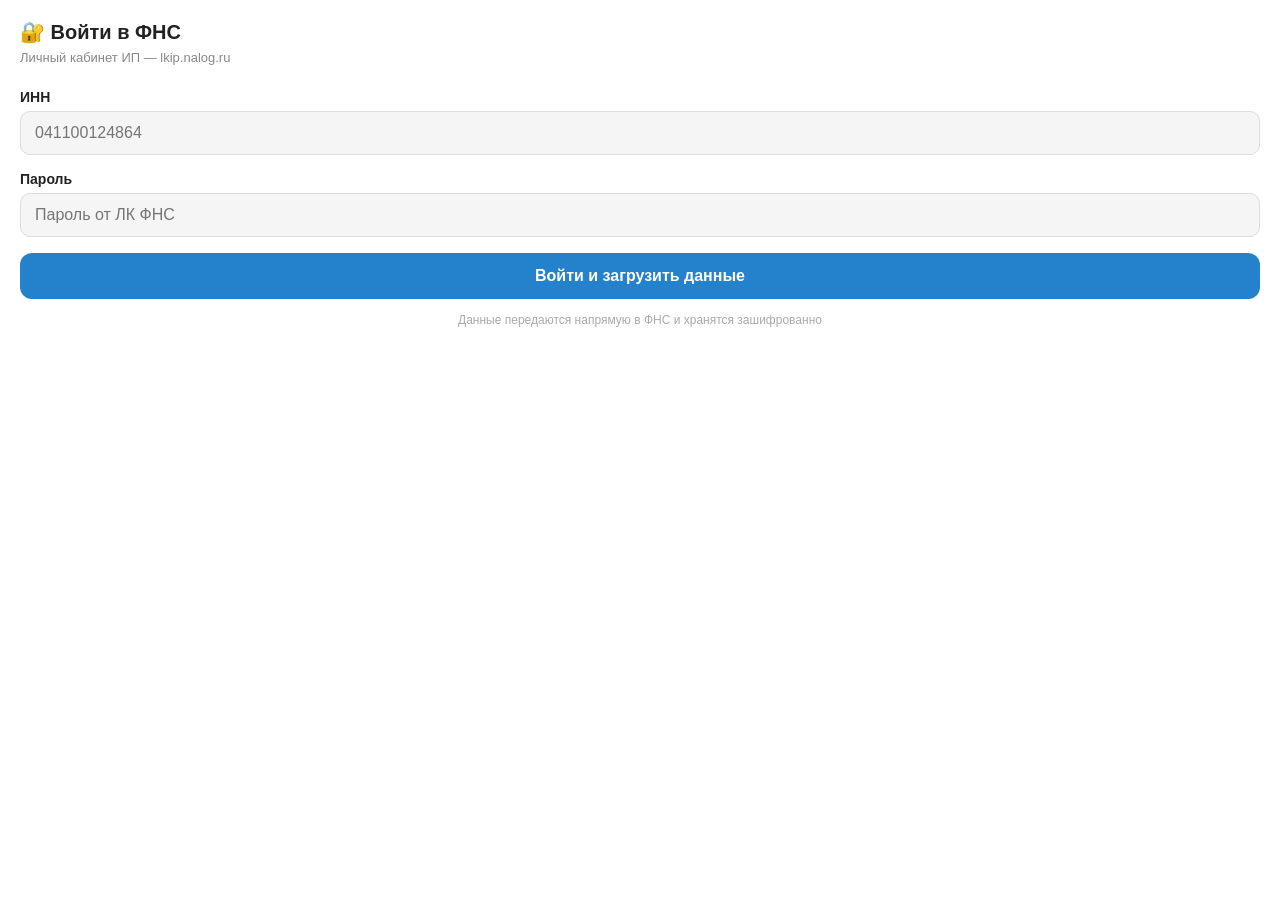
==== fns.html @ ee148421 "Add FNS WebApp" ====
<!DOCTYPE html>
<html lang="ru">
<head>
<meta charset="UTF-8">
<meta name="viewport" content="width=device-width, initial-scale=1.0">
<title>ФНС Авторизация</title>
<script src="https://telegram.org/js/telegram-web-app.js"></script>
<style>
* { box-sizing: border-box; margin: 0; padding: 0; }
body { font-family: -apple-system, sans-serif; background: var(--tg-theme-bg-color, #fff); color: var(--tg-theme-text-color, #222); padding: 20px; }
h2 { font-size: 20px; margin-bottom: 6px; }
.sub { font-size: 13px; color: #888; margin-bottom: 24px; }
label { font-size: 14px; font-weight: 600; display: block; margin-bottom: 6px; }
input { width: 100%; padding: 12px 14px; border: 1px solid #ddd; border-radius: 10px; font-size: 16px; background: var(--tg-theme-secondary-bg-color, #f5f5f5); color: var(--tg-theme-text-color, #222); margin-bottom: 16px; }
input:focus { outline: none; border-color: #2481cc; }
button { width: 100%; padding: 14px; background: #2481cc; color: #fff; border: none; border-radius: 12px; font-size: 16px; font-weight: 600; cursor: pointer; }
button:active { opacity: 0.85; }
.error { color: #e53935; font-size: 13px; margin-top: -10px; margin-bottom: 14px; display: none; }
.loading { display: none; text-align: center; padding: 20px; color: #888; }
.success { display: none; text-align: center; padding: 30px 20px; }
.success .icon { font-size: 56px; margin-bottom: 14px; }
.success h3 { font-size: 20px; margin-bottom: 8px; }
.success p { font-size: 14px; color: #888; }
.row { display: flex; gap: 10px; margin-top: 20px; }
.stat { flex: 1; background: var(--tg-theme-secondary-bg-color, #f5f5f5); border-radius: 10px; padding: 12px; text-align: center; }
.stat .val { font-size: 18px; font-weight: 700; }
.stat .lbl { font-size: 11px; color: #888; margin-top: 2px; }
</style>
</head>
<body>
<div id="form-view">
  <h2>🔐 Войти в ФНС</h2>
  <p class="sub">Личный кабинет ИП — lkip.nalog.ru</p>
  <label>ИНН</label>
  <input id="inn" type="number" placeholder="041100124864" inputmode="numeric">
  <label>Пароль</label>
  <input id="pwd" type="password" placeholder="Пароль от ЛК ФНС">
  <div class="error" id="err"></div>
  <button onclick="doLogin()">Войти и загрузить данные</button>
  <p style="font-size:12px;color:#aaa;margin-top:14px;text-align:center">Данные передаются напрямую в ФНС и хранятся зашифрованно</p>
</div>

<div class="loading" id="loading-view">
  <div style="font-size:40px">🔄</div>
  <p style="margin-top:12px">Подключаюсь к ФНС...</p>
</div>

<div class="success" id="success-view">
  <div class="icon">✅</div>
  <h3>ФНС подключён!</h3>
  <div class="row" id="stats-row"></div>
</div>

<script>
const tg = window.Telegram.WebApp;
tg.ready();
tg.expand();

function show(id) {
  ['form-view','loading-view','success-view'].forEach(v => {
    document.getElementById(v).style.display = v === id ? 'block' : 'none';
  });
}

async function doLogin() {
  const inn = document.getElementById('inn').value.trim();
  const pwd = document.getElementById('pwd').value.trim();
  const err = document.getElementById('err');
  err.style.display = 'none';
  if (!inn || inn.length < 10) { err.textContent = 'Введи ИНН (10 или 12 цифр)'; err.style.display='block'; return; }
  if (!pwd) { err.textContent = 'Введи пароль'; err.style.display='block'; return; }
  
  show('loading-view');
  
  try {
    // Запрос идёт с браузера пользователя (в России) — nalog.ru доступен
    const r = await fetch('https://lkip2.nalog.ru/api/v1/auth/login', {
      method: 'POST',
      headers: {'Content-Type': 'application/json', 'User-Agent': 'okhttp/4.9.0'},
      body: JSON.stringify({inn, password: pwd})
    });
    const data = await r.json();
    
    if (!data.token) {
      show('form-view');
      err.textContent = data.message || 'Неверный ИНН или пароль';
      err.style.display = 'block';
      return;
    }
    
    // Получаем данные
    const token = data.token;
    let income = 0, taxPaid = 0, debt = 0;
    
    try {
      const r2 = await fetch('https://lkip2.nalog.ru/api/v1/usn/income', {
        headers: {'Authorization': 'Bearer ' + token}
      });
      const d2 = await r2.json();
      income  = d2.income || 0;
      taxPaid = d2.taxPaid || d2.tax_paid || 0;
      debt    = d2.debt || 0;
    } catch(e) {}
    
    // Показываем результат
    document.getElementById('stats-row').innerHTML = `
      <div class="stat"><div class="val">${fmt(income)}</div><div class="lbl">Доходы</div></div>
      <div class="stat"><div class="val">${fmt(taxPaid)}</div><div class="lbl">Уплачено</div></div>
      <div class="stat"><div class="val">${fmt(debt)}</div><div class="lbl">Долг</div></div>
    `;
    show('success-view');
    
    // Отправляем данные боту
    tg.sendData(JSON.stringify({
      inn, token,
      refresh: data.refreshToken || '',
      income_ytd: income,
      tax_paid: taxPaid,
      debt: debt
    }));
    
    setTimeout(() => tg.close(), 2500);
    
  } catch(e) {
    show('form-view');
    err.textContent = 'Ошибка соединения: ' + e.message;
    err.style.display = 'block';
  }
}

function fmt(n) {
  return Math.round(n).toLocaleString('ru') + ' ₽';
}
</script>
</body>
</html>
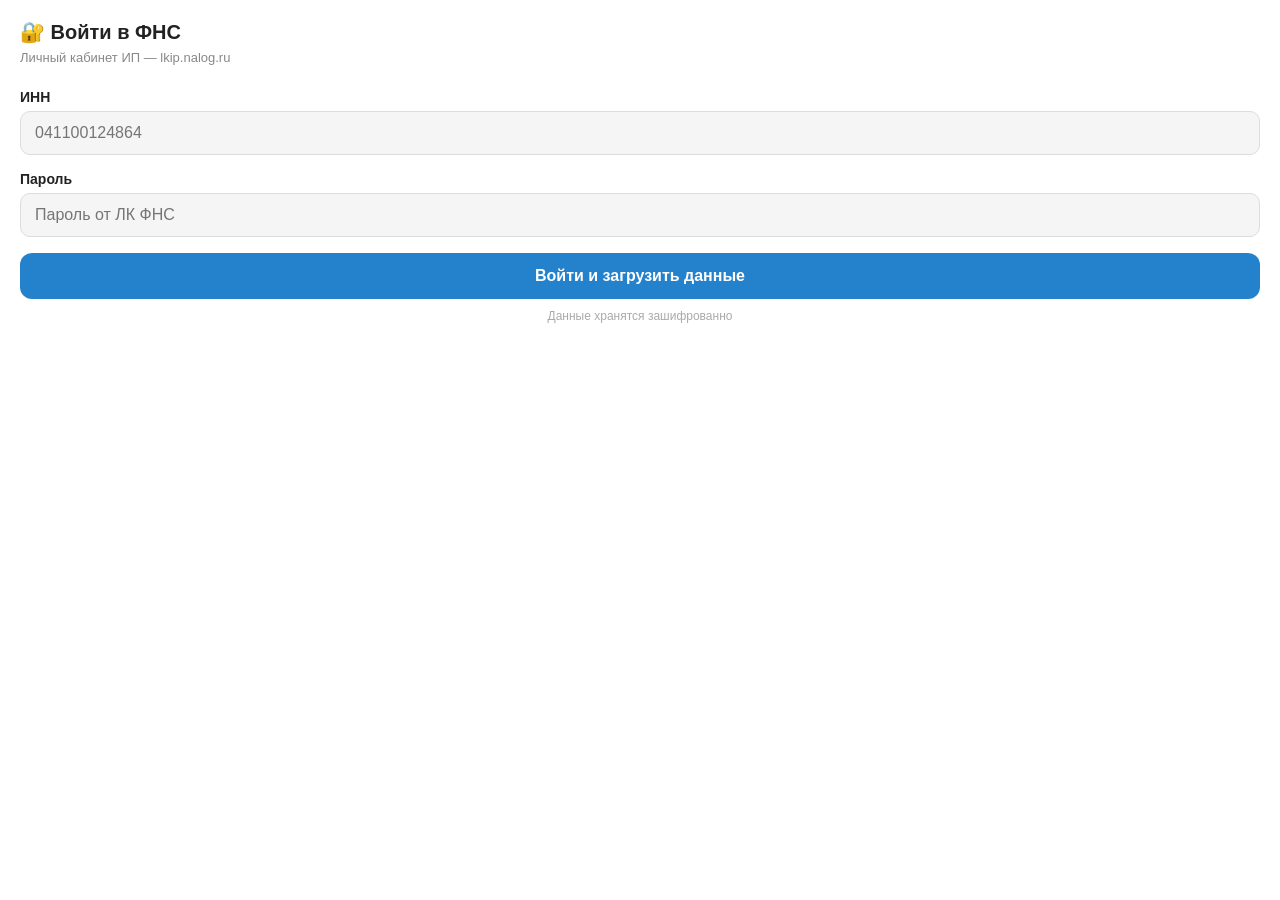
==== commit 8c98a81b: "Fix CORS - try direct then proxy fallback" ====
--- a/fns.html
+++ b/fns.html
@@ -7,130 +7,170 @@
 <script src="https://telegram.org/js/telegram-web-app.js"></script>
 <style>
 * { box-sizing: border-box; margin: 0; padding: 0; }
-body { font-family: -apple-system, sans-serif; background: var(--tg-theme-bg-color, #fff); color: var(--tg-theme-text-color, #222); padding: 20px; }
+body { font-family: -apple-system, sans-serif; background: var(--tg-theme-bg-color,#fff); color: var(--tg-theme-text-color,#222); padding: 20px; }
 h2 { font-size: 20px; margin-bottom: 6px; }
 .sub { font-size: 13px; color: #888; margin-bottom: 24px; }
 label { font-size: 14px; font-weight: 600; display: block; margin-bottom: 6px; }
-input { width: 100%; padding: 12px 14px; border: 1px solid #ddd; border-radius: 10px; font-size: 16px; background: var(--tg-theme-secondary-bg-color, #f5f5f5); color: var(--tg-theme-text-color, #222); margin-bottom: 16px; }
+input { width: 100%; padding: 12px 14px; border: 1.5px solid #ddd; border-radius: 10px; font-size: 16px; background: var(--tg-theme-secondary-bg-color,#f5f5f5); color: var(--tg-theme-text-color,#222); margin-bottom: 16px; }
 input:focus { outline: none; border-color: #2481cc; }
-button { width: 100%; padding: 14px; background: #2481cc; color: #fff; border: none; border-radius: 12px; font-size: 16px; font-weight: 600; cursor: pointer; }
+button { width: 100%; padding: 14px; background: #2481cc; color: #fff; border: none; border-radius: 12px; font-size: 16px; font-weight: 600; cursor: pointer; margin-bottom: 10px; }
+button.secondary { background: #f0f0f0; color: #555; font-size: 14px; padding: 12px; }
 button:active { opacity: 0.85; }
-.error { color: #e53935; font-size: 13px; margin-top: -10px; margin-bottom: 14px; display: none; }
-.loading { display: none; text-align: center; padding: 20px; color: #888; }
-.success { display: none; text-align: center; padding: 30px 20px; }
+.error { color: #e53935; font-size: 13px; margin-top: -10px; margin-bottom: 14px; }
+.loading { text-align: center; padding: 40px 20px; }
+.loading .spin { font-size: 40px; animation: spin 1s linear infinite; }
+@keyframes spin { to { transform: rotate(360deg); } }
+.success { text-align: center; padding: 30px 20px; }
 .success .icon { font-size: 56px; margin-bottom: 14px; }
 .success h3 { font-size: 20px; margin-bottom: 8px; }
-.success p { font-size: 14px; color: #888; }
-.row { display: flex; gap: 10px; margin-top: 20px; }
-.stat { flex: 1; background: var(--tg-theme-secondary-bg-color, #f5f5f5); border-radius: 10px; padding: 12px; text-align: center; }
-.stat .val { font-size: 18px; font-weight: 700; }
-.stat .lbl { font-size: 11px; color: #888; margin-top: 2px; }
+.row { display: flex; gap: 10px; margin-top: 16px; }
+.stat { flex:1; background:var(--tg-theme-secondary-bg-color,#f5f5f5); border-radius:10px; padding:12px; text-align:center; }
+.stat .val { font-size: 16px; font-weight: 700; }
+.stat .lbl { font-size: 11px; color: #888; margin-top:2px; }
+.manual { margin-top: 20px; padding-top: 20px; border-top: 1px solid #eee; }
+.manual h4 { margin-bottom: 12px; }
 </style>
 </head>
 <body>
-<div id="form-view">
+<div id="app">
   <h2>🔐 Войти в ФНС</h2>
   <p class="sub">Личный кабинет ИП — lkip.nalog.ru</p>
   <label>ИНН</label>
-  <input id="inn" type="number" placeholder="041100124864" inputmode="numeric">
+  <input id="inn" type="tel" placeholder="041100124864" inputmode="numeric">
   <label>Пароль</label>
   <input id="pwd" type="password" placeholder="Пароль от ЛК ФНС">
-  <div class="error" id="err"></div>
+  <div class="error" id="err" style="display:none"></div>
   <button onclick="doLogin()">Войти и загрузить данные</button>
-  <p style="font-size:12px;color:#aaa;margin-top:14px;text-align:center">Данные передаются напрямую в ФНС и хранятся зашифрованно</p>
+  <p style="font-size:12px;color:#aaa;text-align:center;margin-bottom:20px">Данные хранятся зашифрованно</p>
+
+  <div class="manual" id="manual-section" style="display:none">
+    <h4>📝 Или введи данные вручную</h4>
+    <label>Доходы с начала года (₽)</label>
+    <input id="m_income" type="number" placeholder="0">
+    <label>Налог уплачен (₽)</label>
+    <input id="m_paid" type="number" placeholder="0">
+    <label>Задолженность (₽)</label>
+    <input id="m_debt" type="number" placeholder="0">
+    <button onclick="sendManual()">Сохранить данные</button>
+  </div>
 </div>
 
-<div class="loading" id="loading-view">
-  <div style="font-size:40px">🔄</div>
-  <p style="margin-top:12px">Подключаюсь к ФНС...</p>
+<div id="loading" style="display:none" class="loading">
+  <div class="spin">⚙️</div>
+  <p style="margin-top:16px;color:#888">Подключаюсь к ФНС...</p>
 </div>
 
-<div class="success" id="success-view">
+<div id="success" style="display:none" class="success">
   <div class="icon">✅</div>
   <h3>ФНС подключён!</h3>
-  <div class="row" id="stats-row"></div>
+  <p style="color:#888;font-size:14px">Данные загружены</p>
+  <div class="row" id="stats"></div>
 </div>
 
 <script>
 const tg = window.Telegram.WebApp;
-tg.ready();
-tg.expand();
+tg.ready(); tg.expand();
+
+// Прокси URL — наш сервер пробрасывает запрос
+const PROXY = 'http://150.241.98.235:8766/fns';
 
 function show(id) {
-  ['form-view','loading-view','success-view'].forEach(v => {
+  ['app','loading','success'].forEach(v => {
     document.getElementById(v).style.display = v === id ? 'block' : 'none';
   });
+}
+
+function setErr(msg) {
+  const e = document.getElementById('err');
+  e.textContent = msg; e.style.display = msg ? 'block' : 'none';
+  // Показываем ручной ввод как альтернативу
+  if (msg) document.getElementById('manual-section').style.display = 'block';
 }
 
 async function doLogin() {
   const inn = document.getElementById('inn').value.trim();
   const pwd = document.getElementById('pwd').value.trim();
-  const err = document.getElementById('err');
-  err.style.display = 'none';
-  if (!inn || inn.length < 10) { err.textContent = 'Введи ИНН (10 или 12 цифр)'; err.style.display='block'; return; }
-  if (!pwd) { err.textContent = 'Введи пароль'; err.style.display='block'; return; }
-  
-  show('loading-view');
-  
+  setErr('');
+  if (!inn || inn.length < 10) { setErr('Введи ИНН (10 или 12 цифр)'); return; }
+  if (!pwd) { setErr('Введи пароль'); return; }
+  show('loading');
+
+  let token = null;
+
+  // Попытка 1: прямой запрос (работает если браузер в России)
   try {
-    // Запрос идёт с браузера пользователя (в России) — nalog.ru доступен
     const r = await fetch('https://lkip2.nalog.ru/api/v1/auth/login', {
-      method: 'POST',
-      headers: {'Content-Type': 'application/json', 'User-Agent': 'okhttp/4.9.0'},
-      body: JSON.stringify({inn, password: pwd})
+      method:'POST',
+      headers:{'Content-Type':'application/json','User-Agent':'okhttp/4.9.0'},
+      body:JSON.stringify({inn, password:pwd})
     });
-    const data = await r.json();
-    
-    if (!data.token) {
-      show('form-view');
-      err.textContent = data.message || 'Неверный ИНН или пароль';
-      err.style.display = 'block';
+    const d = await r.json();
+    if (d.token) { token = d; }
+    else if (d.message) { show('app'); setErr(d.message); return; }
+  } catch(e1) {
+    // Попытка 2: через наш прокси-сервер
+    try {
+      const r2 = await fetch(PROXY + '/post/v1/auth/login', {
+        method:'POST',
+        headers:{'Content-Type':'application/json'},
+        body:JSON.stringify({inn, password:pwd})
+      });
+      const d2 = await r2.json();
+      if (d2.token) { token = d2; }
+      else if (d2.message) { show('app'); setErr(d2.message); return; }
+      else if (d2.error) { show('app'); setErr('Ошибка сервера. Введи данные вручную.'); return; }
+    } catch(e2) {
+      show('app');
+      setErr('Нет соединения с ФНС. Введи данные вручную ниже.');
       return;
     }
-    
-    // Получаем данные
-    const token = data.token;
-    let income = 0, taxPaid = 0, debt = 0;
-    
+  }
+
+  if (!token || !token.token) {
+    show('app'); setErr('Неверный ИНН или пароль'); return;
+  }
+
+  // Получаем налоговые данные
+  let income = 0, paid = 0, debt = 0;
+  try {
+    const r3 = await fetch('https://lkip2.nalog.ru/api/v1/usn/income', {
+      headers:{'Authorization':'Bearer '+token.token}
+    });
+    const d3 = await r3.json();
+    income = d3.income || 0; paid = d3.taxPaid || d3.tax_paid || 0; debt = d3.debt || 0;
+  } catch(e) {
     try {
-      const r2 = await fetch('https://lkip2.nalog.ru/api/v1/usn/income', {
-        headers: {'Authorization': 'Bearer ' + token}
+      const r3b = await fetch(PROXY + '/get/v1/usn/income', {
+        headers:{'Authorization':'Bearer '+token.token}
       });
-      const d2 = await r2.json();
-      income  = d2.income || 0;
-      taxPaid = d2.taxPaid || d2.tax_paid || 0;
-      debt    = d2.debt || 0;
+      const d3b = await r3b.json();
+      income = d3b.income || 0; paid = d3b.taxPaid || 0; debt = d3b.debt || 0;
     } catch(e) {}
-    
-    // Показываем результат
-    document.getElementById('stats-row').innerHTML = `
-      <div class="stat"><div class="val">${fmt(income)}</div><div class="lbl">Доходы</div></div>
-      <div class="stat"><div class="val">${fmt(taxPaid)}</div><div class="lbl">Уплачено</div></div>
-      <div class="stat"><div class="val">${fmt(debt)}</div><div class="lbl">Долг</div></div>
-    `;
-    show('success-view');
-    
-    // Отправляем данные боту
-    tg.sendData(JSON.stringify({
-      inn, token,
-      refresh: data.refreshToken || '',
-      income_ytd: income,
-      tax_paid: taxPaid,
-      debt: debt
-    }));
-    
-    setTimeout(() => tg.close(), 2500);
-    
-  } catch(e) {
-    show('form-view');
-    err.textContent = 'Ошибка соединения: ' + e.message;
-    err.style.display = 'block';
   }
+
+  showSuccess(inn, token.token, token.refreshToken||'', income, paid, debt);
 }
 
-function fmt(n) {
-  return Math.round(n).toLocaleString('ru') + ' ₽';
+function sendManual() {
+  const income = parseFloat(document.getElementById('m_income').value||'0');
+  const paid   = parseFloat(document.getElementById('m_paid').value||'0');
+  const debt   = parseFloat(document.getElementById('m_debt').value||'0');
+  const inn    = document.getElementById('inn').value.trim();
+  showSuccess(inn, '', '', income, paid, debt);
 }
+
+function showSuccess(inn, token, refresh, income, paid, debt) {
+  document.getElementById('stats').innerHTML = `
+    <div class="stat"><div class="val">${fmt(income)}</div><div class="lbl">Доходы</div></div>
+    <div class="stat"><div class="val">${fmt(paid)}</div><div class="lbl">Уплачено</div></div>
+    <div class="stat"><div class="val">${fmt(debt)}</div><div class="lbl">Долг</div></div>
+  `;
+  show('success');
+  tg.sendData(JSON.stringify({inn, token, refresh, income_ytd:income, tax_paid:paid, debt}));
+  setTimeout(() => tg.close(), 2500);
+}
+
+function fmt(n) { return Math.round(n||0).toLocaleString('ru') + ' ₽'; }
 </script>
 </body>
 </html>
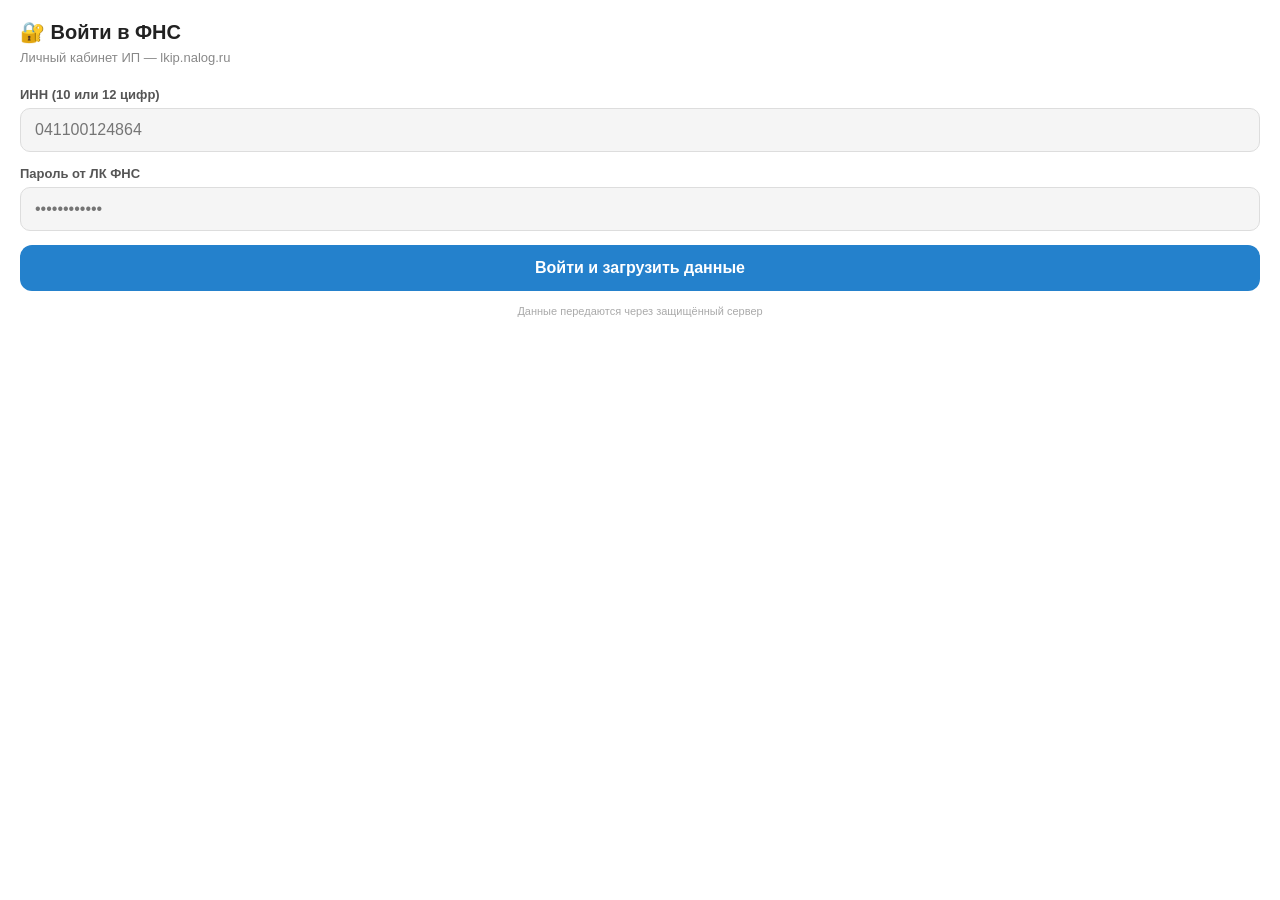
==== commit 96422c47: "Proxy via our server - CORS fix" ====
--- a/fns.html
+++ b/fns.html
@@ -6,171 +6,144 @@
 <title>ФНС Авторизация</title>
 <script src="https://telegram.org/js/telegram-web-app.js"></script>
 <style>
-* { box-sizing: border-box; margin: 0; padding: 0; }
-body { font-family: -apple-system, sans-serif; background: var(--tg-theme-bg-color,#fff); color: var(--tg-theme-text-color,#222); padding: 20px; }
-h2 { font-size: 20px; margin-bottom: 6px; }
-.sub { font-size: 13px; color: #888; margin-bottom: 24px; }
-label { font-size: 14px; font-weight: 600; display: block; margin-bottom: 6px; }
-input { width: 100%; padding: 12px 14px; border: 1.5px solid #ddd; border-radius: 10px; font-size: 16px; background: var(--tg-theme-secondary-bg-color,#f5f5f5); color: var(--tg-theme-text-color,#222); margin-bottom: 16px; }
-input:focus { outline: none; border-color: #2481cc; }
-button { width: 100%; padding: 14px; background: #2481cc; color: #fff; border: none; border-radius: 12px; font-size: 16px; font-weight: 600; cursor: pointer; margin-bottom: 10px; }
-button.secondary { background: #f0f0f0; color: #555; font-size: 14px; padding: 12px; }
-button:active { opacity: 0.85; }
-.error { color: #e53935; font-size: 13px; margin-top: -10px; margin-bottom: 14px; }
-.loading { text-align: center; padding: 40px 20px; }
-.loading .spin { font-size: 40px; animation: spin 1s linear infinite; }
-@keyframes spin { to { transform: rotate(360deg); } }
-.success { text-align: center; padding: 30px 20px; }
-.success .icon { font-size: 56px; margin-bottom: 14px; }
-.success h3 { font-size: 20px; margin-bottom: 8px; }
-.row { display: flex; gap: 10px; margin-top: 16px; }
-.stat { flex:1; background:var(--tg-theme-secondary-bg-color,#f5f5f5); border-radius:10px; padding:12px; text-align:center; }
-.stat .val { font-size: 16px; font-weight: 700; }
-.stat .lbl { font-size: 11px; color: #888; margin-top:2px; }
-.manual { margin-top: 20px; padding-top: 20px; border-top: 1px solid #eee; }
-.manual h4 { margin-bottom: 12px; }
+* { box-sizing:border-box; margin:0; padding:0; }
+body { font-family:-apple-system,sans-serif; background:var(--tg-theme-bg-color,#fff); color:var(--tg-theme-text-color,#222); padding:20px; min-height:100vh; }
+h2 { font-size:20px; margin-bottom:6px; }
+.sub { font-size:13px; color:#888; margin-bottom:22px; }
+label { font-size:13px; font-weight:600; display:block; margin-bottom:6px; color:#555; }
+input { width:100%; padding:12px 14px; border:1.5px solid #ddd; border-radius:10px; font-size:16px; background:var(--tg-theme-secondary-bg-color,#f5f5f5); color:var(--tg-theme-text-color,#222); margin-bottom:14px; outline:none; }
+input:focus { border-color:#2481cc; }
+.btn { width:100%; padding:14px; background:#2481cc; color:#fff; border:none; border-radius:12px; font-size:16px; font-weight:600; cursor:pointer; margin-bottom:8px; }
+.btn:active { opacity:.85; }
+.btn.grey { background:#f0f0f0; color:#555; font-size:14px; padding:11px; }
+.err { color:#e53935; font-size:13px; margin:-8px 0 12px; padding:8px 10px; background:#fff0f0; border-radius:8px; }
+.loading { text-align:center; padding:50px 20px; }
+.spin { font-size:42px; display:inline-block; animation:sp 1.2s linear infinite; }
+@keyframes sp { to { transform:rotate(360deg); } }
+.success { text-align:center; padding:30px 16px; }
+.ok-icon { font-size:60px; margin-bottom:12px; }
+.stats { display:flex; gap:8px; margin-top:16px; }
+.stat { flex:1; background:var(--tg-theme-secondary-bg-color,#f5f5f5); border-radius:10px; padding:12px 8px; text-align:center; }
+.stat b { display:block; font-size:15px; }
+.stat small { font-size:10px; color:#888; margin-top:2px; display:block; }
+.manual { margin-top:18px; padding-top:18px; border-top:1px solid #eee; }
+.manual h4 { font-size:15px; margin-bottom:14px; color:#555; }
+.hint { font-size:11px; color:#aaa; text-align:center; margin-top:6px; }
 </style>
 </head>
 <body>
-<div id="app">
+
+<div id="v-form">
   <h2>🔐 Войти в ФНС</h2>
   <p class="sub">Личный кабинет ИП — lkip.nalog.ru</p>
-  <label>ИНН</label>
-  <input id="inn" type="tel" placeholder="041100124864" inputmode="numeric">
-  <label>Пароль</label>
-  <input id="pwd" type="password" placeholder="Пароль от ЛК ФНС">
-  <div class="error" id="err" style="display:none"></div>
-  <button onclick="doLogin()">Войти и загрузить данные</button>
-  <p style="font-size:12px;color:#aaa;text-align:center;margin-bottom:20px">Данные хранятся зашифрованно</p>
+  <label>ИНН (10 или 12 цифр)</label>
+  <input id="inn" type="tel" inputmode="numeric" placeholder="041100124864">
+  <label>Пароль от ЛК ФНС</label>
+  <input id="pwd" type="password" placeholder="••••••••••••">
+  <div class="err" id="err" style="display:none"></div>
+  <button class="btn" onclick="doLogin()">Войти и загрузить данные</button>
+  <p class="hint">Данные передаются через защищённый сервер</p>
 
-  <div class="manual" id="manual-section" style="display:none">
+  <div class="manual" id="manual" style="display:none">
     <h4>📝 Или введи данные вручную</h4>
     <label>Доходы с начала года (₽)</label>
-    <input id="m_income" type="number" placeholder="0">
+    <input id="m_inc" type="number" placeholder="0" inputmode="numeric">
     <label>Налог уплачен (₽)</label>
-    <input id="m_paid" type="number" placeholder="0">
+    <input id="m_paid" type="number" placeholder="0" inputmode="numeric">
     <label>Задолженность (₽)</label>
-    <input id="m_debt" type="number" placeholder="0">
-    <button onclick="sendManual()">Сохранить данные</button>
+    <input id="m_debt" type="number" placeholder="0" inputmode="numeric">
+    <button class="btn" onclick="saveManual()">Сохранить</button>
+    <button class="btn grey" onclick="Telegram.WebApp.close()">Отмена</button>
   </div>
 </div>
 
-<div id="loading" style="display:none" class="loading">
+<div id="v-load" style="display:none" class="loading">
   <div class="spin">⚙️</div>
-  <p style="margin-top:16px;color:#888">Подключаюсь к ФНС...</p>
+  <p style="margin-top:14px;color:#888;font-size:15px">Подключаюсь к ФНС...</p>
+  <p style="font-size:12px;color:#bbb;margin-top:6px">обычно 3–5 секунд</p>
 </div>
 
-<div id="success" style="display:none" class="success">
-  <div class="icon">✅</div>
-  <h3>ФНС подключён!</h3>
-  <p style="color:#888;font-size:14px">Данные загружены</p>
-  <div class="row" id="stats"></div>
+<div id="v-ok" style="display:none" class="success">
+  <div class="ok-icon">✅</div>
+  <h3 style="font-size:20px">ФНС подключён!</h3>
+  <p style="color:#888;font-size:14px;margin-top:6px">Данные загружены и сохранены</p>
+  <div class="stats" id="stats"></div>
 </div>
 
 <script>
 const tg = window.Telegram.WebApp;
 tg.ready(); tg.expand();
 
-// Прокси URL — наш сервер пробрасывает запрос
-const PROXY = 'http://150.241.98.235:8766/fns';
+// URL нашего прокси-сервера
+const PROXY = 'http://150.241.98.235:8766/fns/login';
 
 function show(id) {
-  ['app','loading','success'].forEach(v => {
-    document.getElementById(v).style.display = v === id ? 'block' : 'none';
-  });
+  ['v-form','v-load','v-ok'].forEach(v =>
+    document.getElementById(v).style.display = v === id ? 'block' : 'none'
+  );
 }
 
 function setErr(msg) {
   const e = document.getElementById('err');
-  e.textContent = msg; e.style.display = msg ? 'block' : 'none';
-  // Показываем ручной ввод как альтернативу
-  if (msg) document.getElementById('manual-section').style.display = 'block';
+  if (msg) {
+    e.textContent = msg; e.style.display = 'block';
+    document.getElementById('manual').style.display = 'block';
+  } else {
+    e.style.display = 'none';
+  }
 }
 
 async function doLogin() {
   const inn = document.getElementById('inn').value.trim();
   const pwd = document.getElementById('pwd').value.trim();
   setErr('');
-  if (!inn || inn.length < 10) { setErr('Введи ИНН (10 или 12 цифр)'); return; }
+  if (inn.length < 10) { setErr('Введи ИНН (10 или 12 цифр)'); return; }
   if (!pwd) { setErr('Введи пароль'); return; }
-  show('loading');
 
-  let token = null;
+  show('v-load');
 
-  // Попытка 1: прямой запрос (работает если браузер в России)
   try {
-    const r = await fetch('https://lkip2.nalog.ru/api/v1/auth/login', {
-      method:'POST',
-      headers:{'Content-Type':'application/json','User-Agent':'okhttp/4.9.0'},
-      body:JSON.stringify({inn, password:pwd})
+    const r = await fetch(PROXY, {
+      method: 'POST',
+      headers: { 'Content-Type': 'application/json' },
+      body: JSON.stringify({ inn, password: pwd })
     });
     const d = await r.json();
-    if (d.token) { token = d; }
-    else if (d.message) { show('app'); setErr(d.message); return; }
-  } catch(e1) {
-    // Попытка 2: через наш прокси-сервер
-    try {
-      const r2 = await fetch(PROXY + '/post/v1/auth/login', {
-        method:'POST',
-        headers:{'Content-Type':'application/json'},
-        body:JSON.stringify({inn, password:pwd})
-      });
-      const d2 = await r2.json();
-      if (d2.token) { token = d2; }
-      else if (d2.message) { show('app'); setErr(d2.message); return; }
-      else if (d2.error) { show('app'); setErr('Ошибка сервера. Введи данные вручную.'); return; }
-    } catch(e2) {
-      show('app');
-      setErr('Нет соединения с ФНС. Введи данные вручную ниже.');
+
+    if (!d.ok) {
+      show('v-form');
+      setErr(d.error || 'Ошибка авторизации');
       return;
     }
+
+    finish(inn, d.token || '', d.refresh || '', d.income_ytd || 0, d.tax_paid || 0, d.debt || 0);
+
+  } catch(e) {
+    show('v-form');
+    setErr('Нет связи с сервером. Введи данные вручную ниже.');
   }
-
-  if (!token || !token.token) {
-    show('app'); setErr('Неверный ИНН или пароль'); return;
-  }
-
-  // Получаем налоговые данные
-  let income = 0, paid = 0, debt = 0;
-  try {
-    const r3 = await fetch('https://lkip2.nalog.ru/api/v1/usn/income', {
-      headers:{'Authorization':'Bearer '+token.token}
-    });
-    const d3 = await r3.json();
-    income = d3.income || 0; paid = d3.taxPaid || d3.tax_paid || 0; debt = d3.debt || 0;
-  } catch(e) {
-    try {
-      const r3b = await fetch(PROXY + '/get/v1/usn/income', {
-        headers:{'Authorization':'Bearer '+token.token}
-      });
-      const d3b = await r3b.json();
-      income = d3b.income || 0; paid = d3b.taxPaid || 0; debt = d3b.debt || 0;
-    } catch(e) {}
-  }
-
-  showSuccess(inn, token.token, token.refreshToken||'', income, paid, debt);
 }
 
-function sendManual() {
-  const income = parseFloat(document.getElementById('m_income').value||'0');
-  const paid   = parseFloat(document.getElementById('m_paid').value||'0');
-  const debt   = parseFloat(document.getElementById('m_debt').value||'0');
-  const inn    = document.getElementById('inn').value.trim();
-  showSuccess(inn, '', '', income, paid, debt);
+function saveManual() {
+  const inn  = document.getElementById('inn').value.trim();
+  const inc  = parseFloat(document.getElementById('m_inc').value || '0');
+  const paid = parseFloat(document.getElementById('m_paid').value || '0');
+  const debt = parseFloat(document.getElementById('m_debt').value || '0');
+  finish(inn, '', '', inc, paid, debt);
 }
 
-function showSuccess(inn, token, refresh, income, paid, debt) {
+function finish(inn, token, refresh, income, paid, debt) {
   document.getElementById('stats').innerHTML = `
-    <div class="stat"><div class="val">${fmt(income)}</div><div class="lbl">Доходы</div></div>
-    <div class="stat"><div class="val">${fmt(paid)}</div><div class="lbl">Уплачено</div></div>
-    <div class="stat"><div class="val">${fmt(debt)}</div><div class="lbl">Долг</div></div>
+    <div class="stat"><b>${fmt(income)}</b><small>Доходы</small></div>
+    <div class="stat"><b>${fmt(paid)}</b><small>Уплачено</small></div>
+    <div class="stat"><b>${fmt(debt)}</b><small>Долг</small></div>
   `;
-  show('success');
-  tg.sendData(JSON.stringify({inn, token, refresh, income_ytd:income, tax_paid:paid, debt}));
-  setTimeout(() => tg.close(), 2500);
+  show('v-ok');
+  tg.sendData(JSON.stringify({ inn, token, refresh, income_ytd: income, tax_paid: paid, debt }));
+  setTimeout(() => tg.close(), 3000);
 }
 
-function fmt(n) { return Math.round(n||0).toLocaleString('ru') + ' ₽'; }
+function fmt(n) { return Math.round(n || 0).toLocaleString('ru') + ' ₽'; }
 </script>
 </body>
 </html>
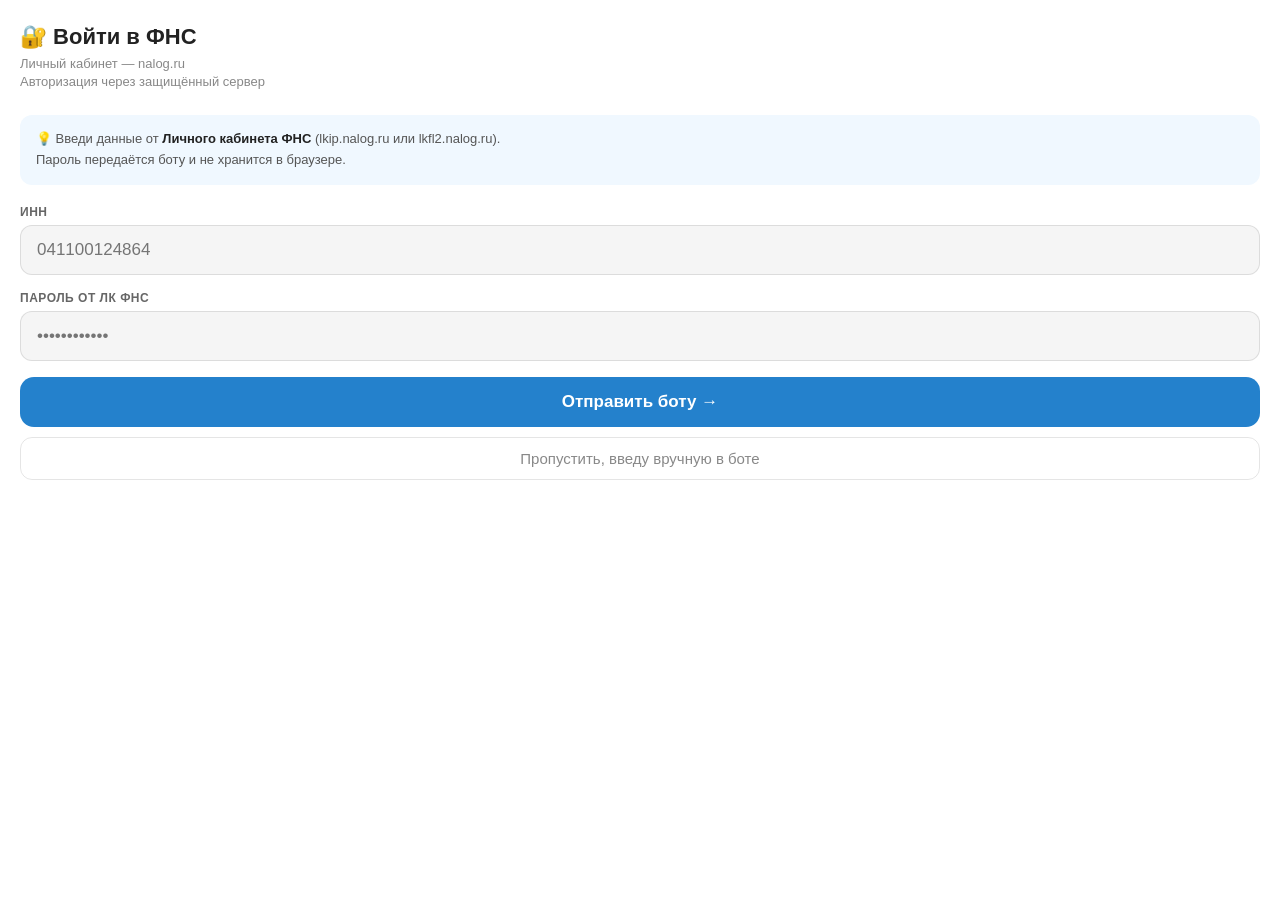
==== commit 2d8c5e2a: "fns.html: bot-side auth - no HTTP from Mini App" ====
--- a/fns.html
+++ b/fns.html
@@ -7,143 +7,154 @@
 <script src="https://telegram.org/js/telegram-web-app.js"></script>
 <style>
 * { box-sizing:border-box; margin:0; padding:0; }
-body { font-family:-apple-system,sans-serif; background:var(--tg-theme-bg-color,#fff); color:var(--tg-theme-text-color,#222); padding:20px; min-height:100vh; }
-h2 { font-size:20px; margin-bottom:6px; }
-.sub { font-size:13px; color:#888; margin-bottom:22px; }
-label { font-size:13px; font-weight:600; display:block; margin-bottom:6px; color:#555; }
-input { width:100%; padding:12px 14px; border:1.5px solid #ddd; border-radius:10px; font-size:16px; background:var(--tg-theme-secondary-bg-color,#f5f5f5); color:var(--tg-theme-text-color,#222); margin-bottom:14px; outline:none; }
-input:focus { border-color:#2481cc; }
-.btn { width:100%; padding:14px; background:#2481cc; color:#fff; border:none; border-radius:12px; font-size:16px; font-weight:600; cursor:pointer; margin-bottom:8px; }
-.btn:active { opacity:.85; }
-.btn.grey { background:#f0f0f0; color:#555; font-size:14px; padding:11px; }
-.err { color:#e53935; font-size:13px; margin:-8px 0 12px; padding:8px 10px; background:#fff0f0; border-radius:8px; }
-.loading { text-align:center; padding:50px 20px; }
-.spin { font-size:42px; display:inline-block; animation:sp 1.2s linear infinite; }
-@keyframes sp { to { transform:rotate(360deg); } }
-.success { text-align:center; padding:30px 16px; }
-.ok-icon { font-size:60px; margin-bottom:12px; }
-.stats { display:flex; gap:8px; margin-top:16px; }
-.stat { flex:1; background:var(--tg-theme-secondary-bg-color,#f5f5f5); border-radius:10px; padding:12px 8px; text-align:center; }
-.stat b { display:block; font-size:15px; }
-.stat small { font-size:10px; color:#888; margin-top:2px; display:block; }
-.manual { margin-top:18px; padding-top:18px; border-top:1px solid #eee; }
-.manual h4 { font-size:15px; margin-bottom:14px; color:#555; }
-.hint { font-size:11px; color:#aaa; text-align:center; margin-top:6px; }
+body {
+  font-family:-apple-system,BlinkMacSystemFont,'Segoe UI',sans-serif;
+  background:var(--tg-theme-bg-color,#fff);
+  color:var(--tg-theme-text-color,#222);
+  padding:24px 20px;
+  min-height:100vh;
+}
+h2 { font-size:22px; margin-bottom:5px; }
+.sub { font-size:13px; color:var(--tg-theme-hint-color,#888); margin-bottom:24px; line-height:1.4; }
+label { font-size:12px; font-weight:700; display:block; margin-bottom:6px; color:var(--tg-theme-hint-color,#666); text-transform:uppercase; letter-spacing:.5px; }
+input {
+  width:100%; padding:14px 16px;
+  border:1.5px solid rgba(0,0,0,.1);
+  border-radius:12px;
+  font-size:17px;
+  background:var(--tg-theme-secondary-bg-color,#f5f5f5);
+  color:var(--tg-theme-text-color,#222);
+  margin-bottom:16px; outline:none;
+  transition: border-color .2s;
+}
+input:focus { border-color:var(--tg-theme-button-color,#2481cc); }
+.btn-main {
+  width:100%; padding:15px;
+  background:var(--tg-theme-button-color,#2481cc);
+  color:var(--tg-theme-button-text-color,#fff);
+  border:none; border-radius:14px;
+  font-size:17px; font-weight:600;
+  cursor:pointer; margin-bottom:10px;
+  transition: opacity .15s;
+}
+.btn-main:active { opacity:.8; }
+.btn-skip {
+  width:100%; padding:12px;
+  background:transparent;
+  color:var(--tg-theme-hint-color,#888);
+  border:1.5px solid rgba(0,0,0,.1);
+  border-radius:12px;
+  font-size:15px; cursor:pointer;
+}
+.info-box {
+  background:var(--tg-theme-secondary-bg-color,#f0f8ff);
+  border-radius:12px;
+  padding:14px 16px;
+  margin-bottom:20px;
+  font-size:13px;
+  line-height:1.6;
+  color:var(--tg-theme-hint-color,#555);
+}
+.info-box b { color:var(--tg-theme-text-color,#222); }
+
+/* Sending screen */
+.v-send {
+  text-align:center;
+  padding:60px 20px 40px;
+}
+.icon-big { font-size:56px; margin-bottom:16px; }
+.v-send h3 { font-size:20px; margin-bottom:8px; }
+.v-send p { font-size:14px; color:var(--tg-theme-hint-color,#888); line-height:1.5; }
+.dots::after {
+  content:'';
+  animation: dots 1.5s steps(4,end) infinite;
+}
+@keyframes dots {
+  0%,20%{content:''}
+  40%{content:'.'}
+  60%{content:'..'}
+  80%,100%{content:'...'}
+}
+
+.hidden { display:none; }
 </style>
 </head>
 <body>
 
 <div id="v-form">
   <h2>🔐 Войти в ФНС</h2>
-  <p class="sub">Личный кабинет ИП — lkip.nalog.ru</p>
-  <label>ИНН (10 или 12 цифр)</label>
-  <input id="inn" type="tel" inputmode="numeric" placeholder="041100124864">
+  <p class="sub">Личный кабинет — nalog.ru<br>Авторизация через защищённый сервер</p>
+
+  <div class="info-box">
+    💡 Введи данные от <b>Личного кабинета ФНС</b> (lkip.nalog.ru или lkfl2.nalog.ru).<br>
+    Пароль передаётся боту и не хранится в браузере.
+  </div>
+
+  <label>ИНН</label>
+  <input id="inn" type="tel" inputmode="numeric" placeholder="041100124864" maxlength="12">
+
   <label>Пароль от ЛК ФНС</label>
   <input id="pwd" type="password" placeholder="••••••••••••">
-  <div class="err" id="err" style="display:none"></div>
-  <button class="btn" onclick="doLogin()">Войти и загрузить данные</button>
-  <p class="hint">Данные передаются через защищённый сервер</p>
 
-  <div class="manual" id="manual" style="display:none">
-    <h4>📝 Или введи данные вручную</h4>
-    <label>Доходы с начала года (₽)</label>
-    <input id="m_inc" type="number" placeholder="0" inputmode="numeric">
-    <label>Налог уплачен (₽)</label>
-    <input id="m_paid" type="number" placeholder="0" inputmode="numeric">
-    <label>Задолженность (₽)</label>
-    <input id="m_debt" type="number" placeholder="0" inputmode="numeric">
-    <button class="btn" onclick="saveManual()">Сохранить</button>
-    <button class="btn grey" onclick="Telegram.WebApp.close()">Отмена</button>
-  </div>
+  <button class="btn-main" onclick="submit()">Отправить боту →</button>
+  <button class="btn-skip" onclick="skipLogin()">Пропустить, введу вручную в боте</button>
 </div>
 
-<div id="v-load" style="display:none" class="loading">
-  <div class="spin">⚙️</div>
-  <p style="margin-top:14px;color:#888;font-size:15px">Подключаюсь к ФНС...</p>
-  <p style="font-size:12px;color:#bbb;margin-top:6px">обычно 3–5 секунд</p>
-</div>
-
-<div id="v-ok" style="display:none" class="success">
-  <div class="ok-icon">✅</div>
-  <h3 style="font-size:20px">ФНС подключён!</h3>
-  <p style="color:#888;font-size:14px;margin-top:6px">Данные загружены и сохранены</p>
-  <div class="stats" id="stats"></div>
+<div id="v-send" class="v-send hidden">
+  <div class="icon-big">📨</div>
+  <h3>Отправляю боту<span class="dots"></span></h3>
+  <p>Бот авторизуется в ФНС<br>и пришлёт тебе результат в чат</p>
 </div>
 
 <script>
 const tg = window.Telegram.WebApp;
-tg.ready(); tg.expand();
+tg.ready();
+tg.expand();
 
-// URL нашего прокси-сервера
-const PROXY = 'http://150.241.98.235:8766/fns/login';
+// Заполним ИНН если передан через startParam
+const startParam = tg.initDataUnsafe?.start_param || '';
+if (startParam && /^\d{10,12}$/.test(startParam)) {
+  document.getElementById('inn').value = startParam;
+}
 
 function show(id) {
-  ['v-form','v-load','v-ok'].forEach(v =>
-    document.getElementById(v).style.display = v === id ? 'block' : 'none'
+  ['v-form','v-send'].forEach(v =>
+    document.getElementById(v).classList.toggle('hidden', v !== id)
   );
 }
 
-function setErr(msg) {
-  const e = document.getElementById('err');
-  if (msg) {
-    e.textContent = msg; e.style.display = 'block';
-    document.getElementById('manual').style.display = 'block';
-  } else {
-    e.style.display = 'none';
+function submit() {
+  const inn = document.getElementById('inn').value.trim();
+  const pwd = document.getElementById('pwd').value;
+
+  if (inn.length < 10) {
+    alert('Введи ИНН (10 или 12 цифр)');
+    return;
   }
+  if (!pwd || pwd.length < 4) {
+    alert('Введи пароль');
+    return;
+  }
+
+  show('v-send');
+
+  // Передаём credentials боту — он сам авторизуется через свой сервер
+  const data = JSON.stringify({
+    type: 'fns_login',
+    inn: inn,
+    password: pwd
+  });
+
+  tg.sendData(data);
+
+  // Закрываем через 2.5 сек (бот обработает в фоне)
+  setTimeout(() => tg.close(), 2500);
 }
 
-async function doLogin() {
-  const inn = document.getElementById('inn').value.trim();
-  const pwd = document.getElementById('pwd').value.trim();
-  setErr('');
-  if (inn.length < 10) { setErr('Введи ИНН (10 или 12 цифр)'); return; }
-  if (!pwd) { setErr('Введи пароль'); return; }
-
-  show('v-load');
-
-  try {
-    const r = await fetch(PROXY, {
-      method: 'POST',
-      headers: { 'Content-Type': 'application/json' },
-      body: JSON.stringify({ inn, password: pwd })
-    });
-    const d = await r.json();
-
-    if (!d.ok) {
-      show('v-form');
-      setErr(d.error || 'Ошибка авторизации');
-      return;
-    }
-
-    finish(inn, d.token || '', d.refresh || '', d.income_ytd || 0, d.tax_paid || 0, d.debt || 0);
-
-  } catch(e) {
-    show('v-form');
-    setErr('Нет связи с сервером. Введи данные вручную ниже.');
-  }
+function skipLogin() {
+  tg.sendData(JSON.stringify({ type: 'fns_skip' }));
+  tg.close();
 }
-
-function saveManual() {
-  const inn  = document.getElementById('inn').value.trim();
-  const inc  = parseFloat(document.getElementById('m_inc').value || '0');
-  const paid = parseFloat(document.getElementById('m_paid').value || '0');
-  const debt = parseFloat(document.getElementById('m_debt').value || '0');
-  finish(inn, '', '', inc, paid, debt);
-}
-
-function finish(inn, token, refresh, income, paid, debt) {
-  document.getElementById('stats').innerHTML = `
-    <div class="stat"><b>${fmt(income)}</b><small>Доходы</small></div>
-    <div class="stat"><b>${fmt(paid)}</b><small>Уплачено</small></div>
-    <div class="stat"><b>${fmt(debt)}</b><small>Долг</small></div>
-  `;
-  show('v-ok');
-  tg.sendData(JSON.stringify({ inn, token, refresh, income_ytd: income, tax_paid: paid, debt }));
-  setTimeout(() => tg.close(), 3000);
-}
-
-function fmt(n) { return Math.round(n || 0).toLocaleString('ru') + ' ₽'; }
 </script>
 </body>
 </html>
